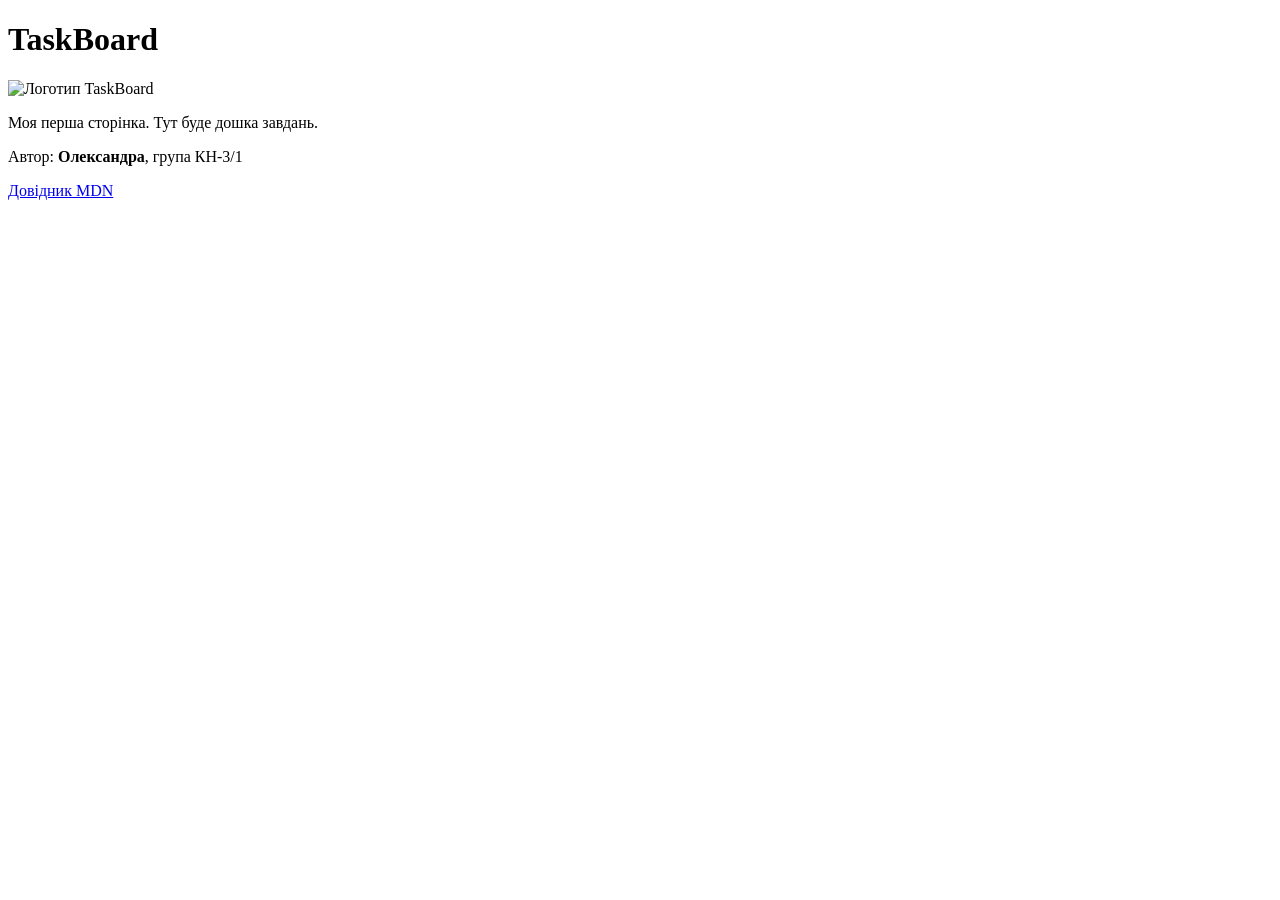
==== index.html @ 55a70345 "Додати головну сторінку" ====
<!DOCTYPE html>
<html lang="uk">
<head>
    <meta charset="UTF-8">
    <title>TaskBoard</title>
</head>
<body>

    <h1>TaskBoard</h1>
    
    <img src="images/logo.png" alt="Логотип TaskBoard" width="200">

    <p>Моя перша сторінка. Тут буде дошка завдань.</p>
    
    <p>Автор: <strong>Олександра</strong>, група КН-3/1</p>
    
    <a href="https://mozilla.org">Довідник MDN</a>

</body>
</html>
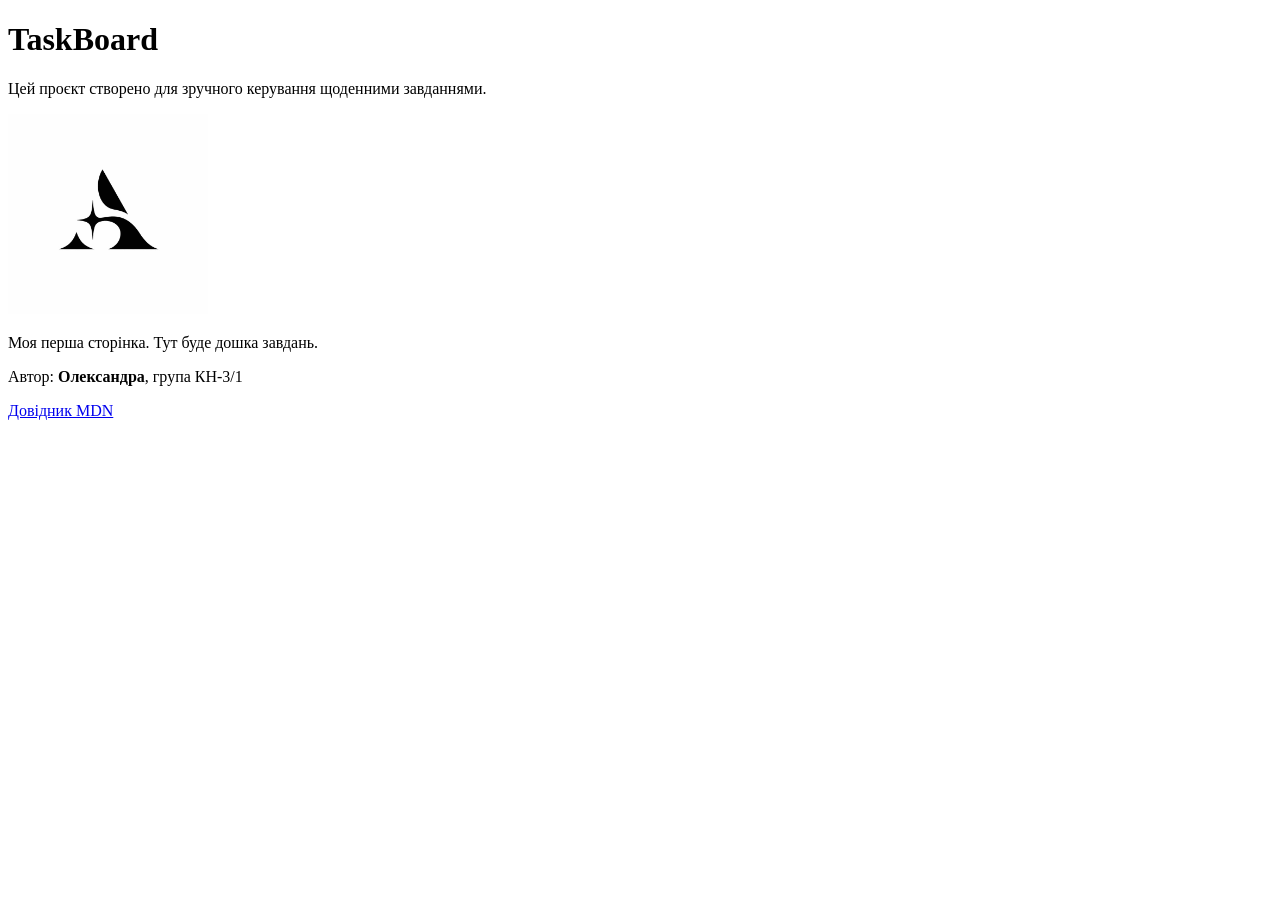
==== commit c4d31a47: "Додати опис проєкту на головну" ====
--- a/index.html
+++ b/index.html
@@ -7,7 +7,8 @@
 <body>
 
     <h1>TaskBoard</h1>
-    
+    <p>Цей проєкт створено для зручного керування щоденними завданнями.</p>
+
     <img src="images/logo.png" alt="Логотип TaskBoard" width="200">
 
     <p>Моя перша сторінка. Тут буде дошка завдань.</p>
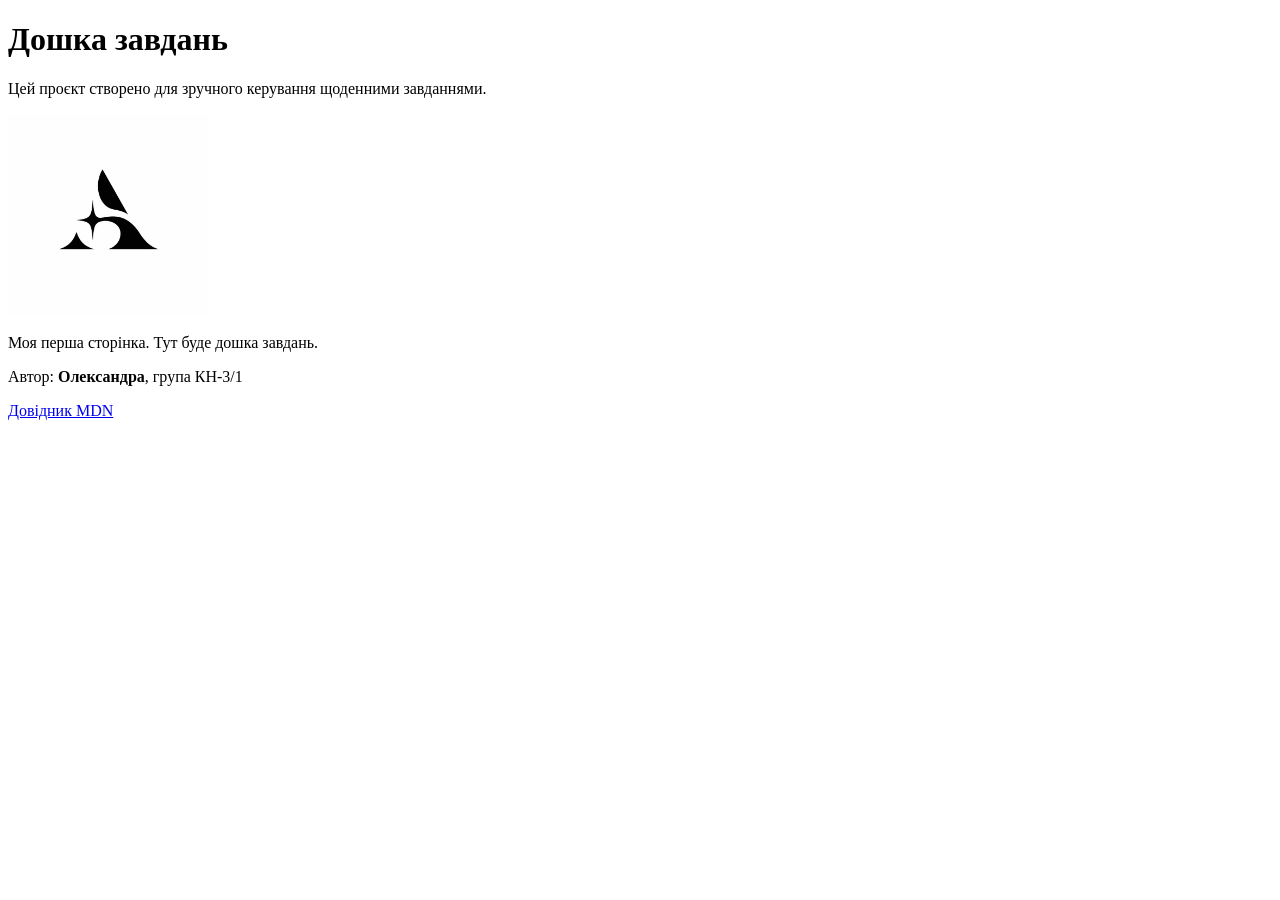
==== commit f7ab949f: "Змінити заголовок на українську" ====
--- a/index.html
+++ b/index.html
@@ -6,7 +6,7 @@
 </head>
 <body>
 
-    <h1>TaskBoard</h1>
+    <h1>Дошка завдань</h1>
     <p>Цей проєкт створено для зручного керування щоденними завданнями.</p>
 
     <img src="images/logo.png" alt="Логотип TaskBoard" width="200">
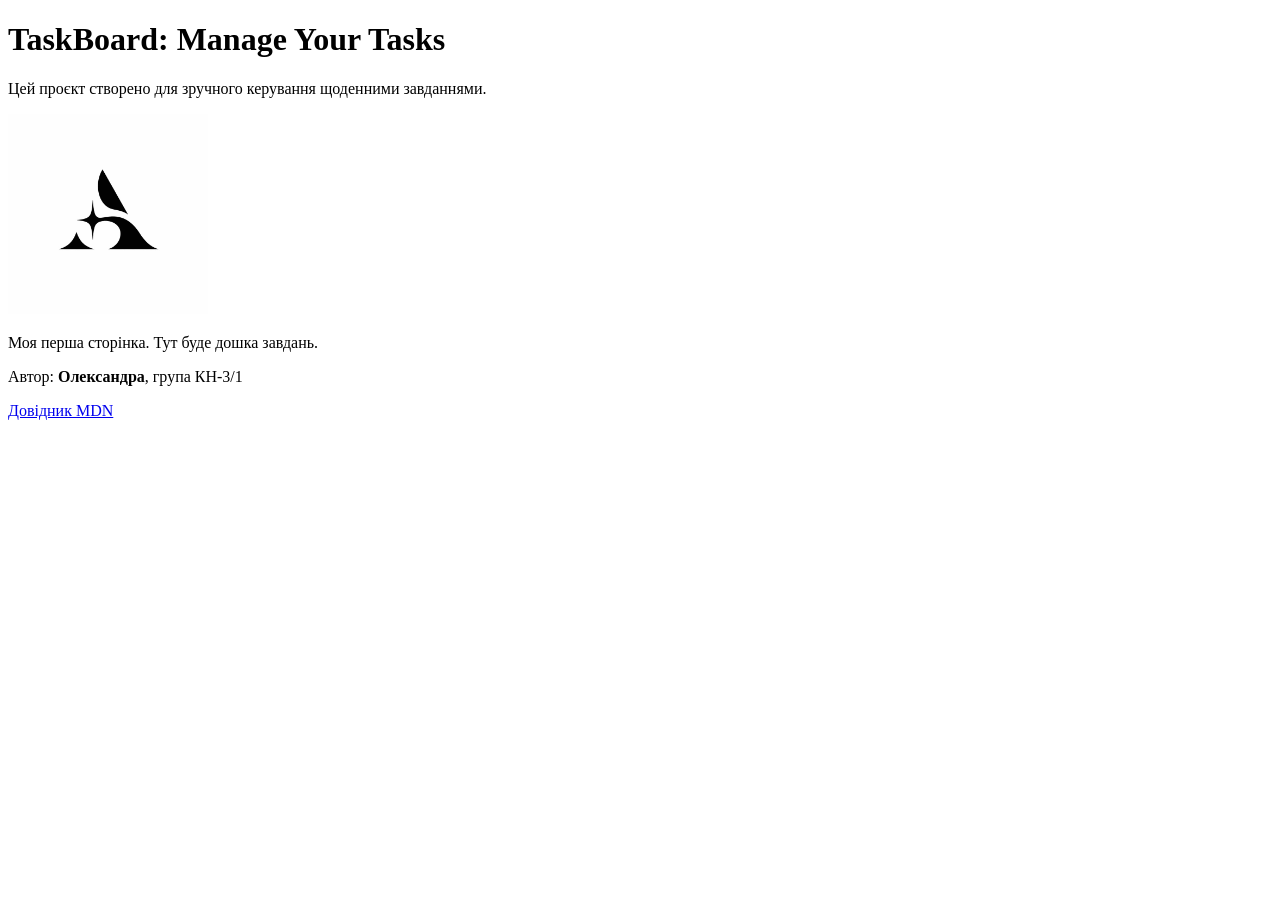
==== commit f6f16eb3: "Expand english title" ====
--- a/index.html
+++ b/index.html
@@ -6,7 +6,8 @@
 </head>
 <body>
 
-    <h1>Дошка завдань</h1>
+    <h1>TaskBoard: Manage Your Tasks</h1>
+
     <p>Цей проєкт створено для зручного керування щоденними завданнями.</p>
 
     <img src="images/logo.png" alt="Логотип TaskBoard" width="200">
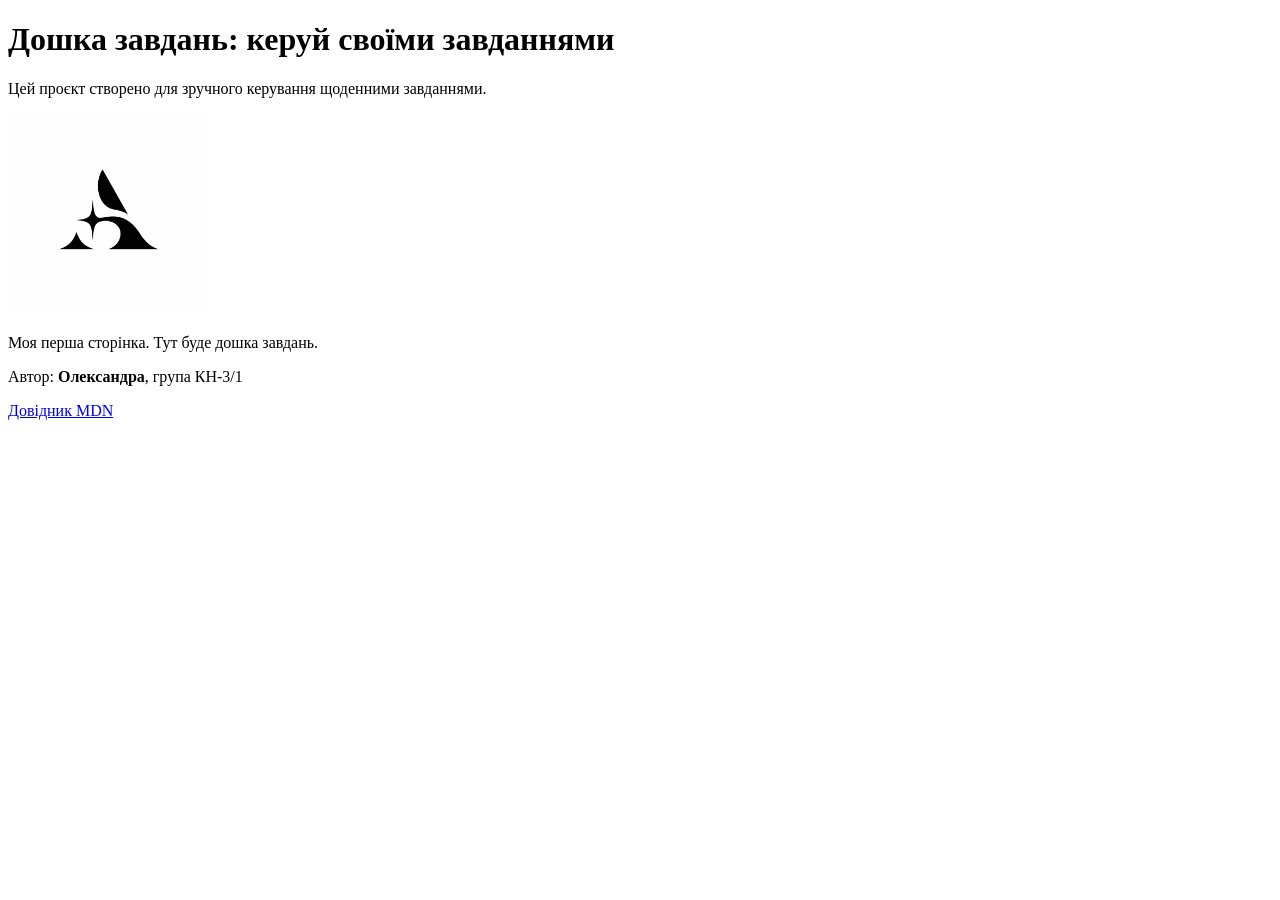
==== commit d6569a11: "Об'єднати варіанти заголовка та розв'язати конфлікт" ====
--- a/index.html
+++ b/index.html
@@ -6,7 +6,7 @@
 </head>
 <body>
 
-    <h1>TaskBoard: Manage Your Tasks</h1>
+<h1>Дошка завдань: керуй своїми завданнями</h1>
 
     <p>Цей проєкт створено для зручного керування щоденними завданнями.</p>
 
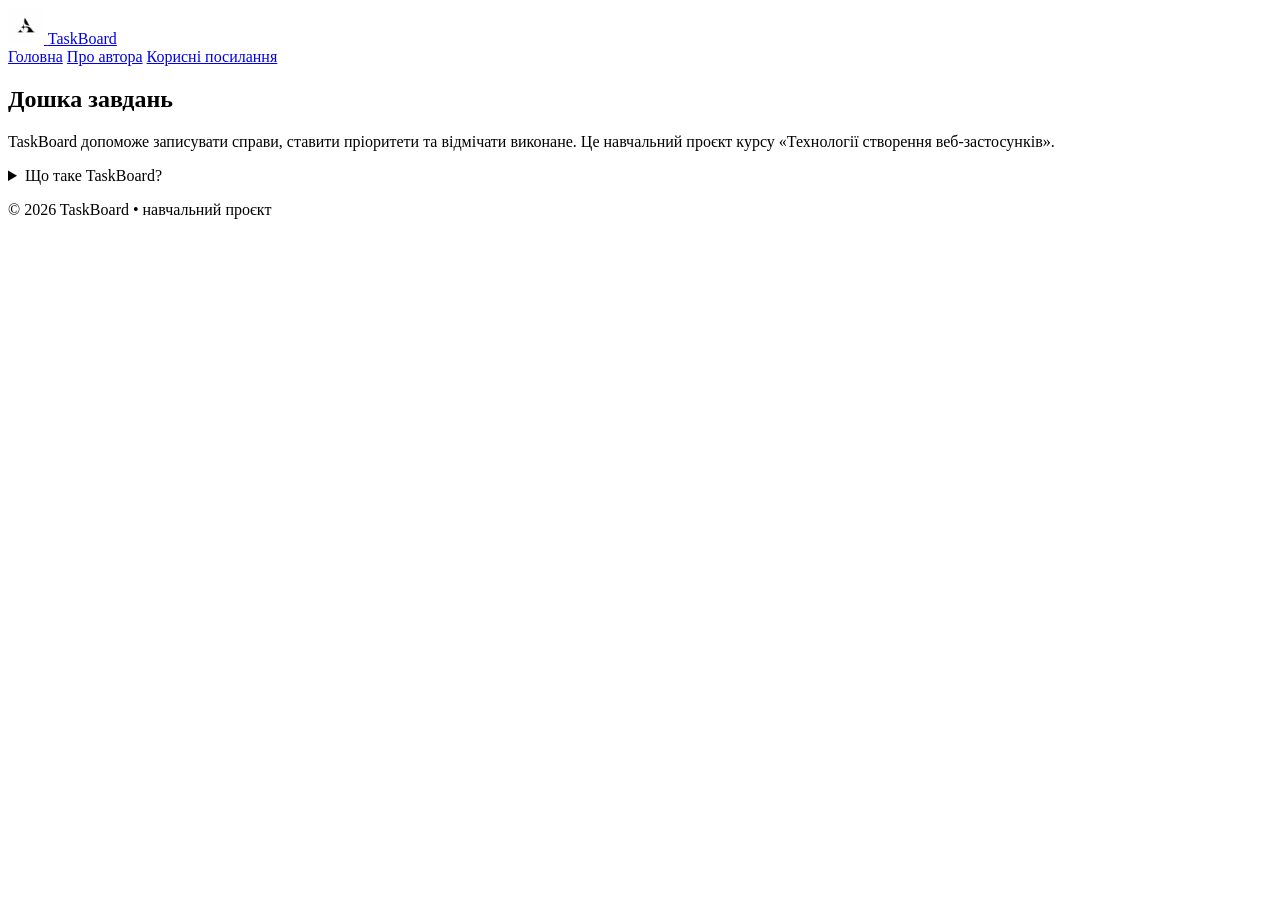
==== commit 35e60354: "Додати семантичну розмітку та сторінку Про автора" ====
--- a/index.html
+++ b/index.html
@@ -2,21 +2,37 @@
 <html lang="uk">
 <head>
     <meta charset="UTF-8">
-    <title>TaskBoard</title>
+    <meta name="viewport" content="width=device-width, initial-scale=1.0">
+    <title>TaskBoard: дошка завдань</title>
 </head>
 <body>
+    <header class="site-header">
+        <a class="brand" href="index.html">
+            <img src="images/logo.png" alt="Логотип TaskBoard" width="36" height="36">
+            <span>TaskBoard</span>
+        </a>
+        <nav class="nav">
+            <a href="index.html">Головна</a>
+            <a href="about.html">Про автора</a>
+            <a href="docs/links.html">Корисні посилання</a>
+        </nav>
+    </header>
 
-<h1>Дошка завдань: керуй своїми завданнями</h1>
+    <main class="container">
+        <section class="intro">
+            <h1>Дошка завдань</h1>
+            <p>TaskBoard допоможе записувати справи, ставити пріоритети та відмічати виконане. Це навчальний проєкт курсу «Технології створення веб-застосунків».</p>
+            
+            <!-- Додаткове завдання: інтерактивний блок -->
+            <details>
+                <summary>Що таке TaskBoard?</summary>
+                <p>TaskBoard — це зручний інструмент для керування щоденними завданнями, планування та візуалізації робочих процесів, який допомагає ефективно відстежувати прогрес.</p>
+            </details>
+        </section>
+    </main>
 
-    <p>Цей проєкт створено для зручного керування щоденними завданнями.</p>
-
-    <img src="images/logo.png" alt="Логотип TaskBoard" width="200">
-
-    <p>Моя перша сторінка. Тут буде дошка завдань.</p>
-    
-    <p>Автор: <strong>Олександра</strong>, група КН-3/1</p>
-    
-    <a href="https://mozilla.org">Довідник MDN</a>
-
+    <footer class="site-footer">
+        <p>&copy; 2026 TaskBoard • навчальний проєкт</p>
+    </footer>
 </body>
 </html>
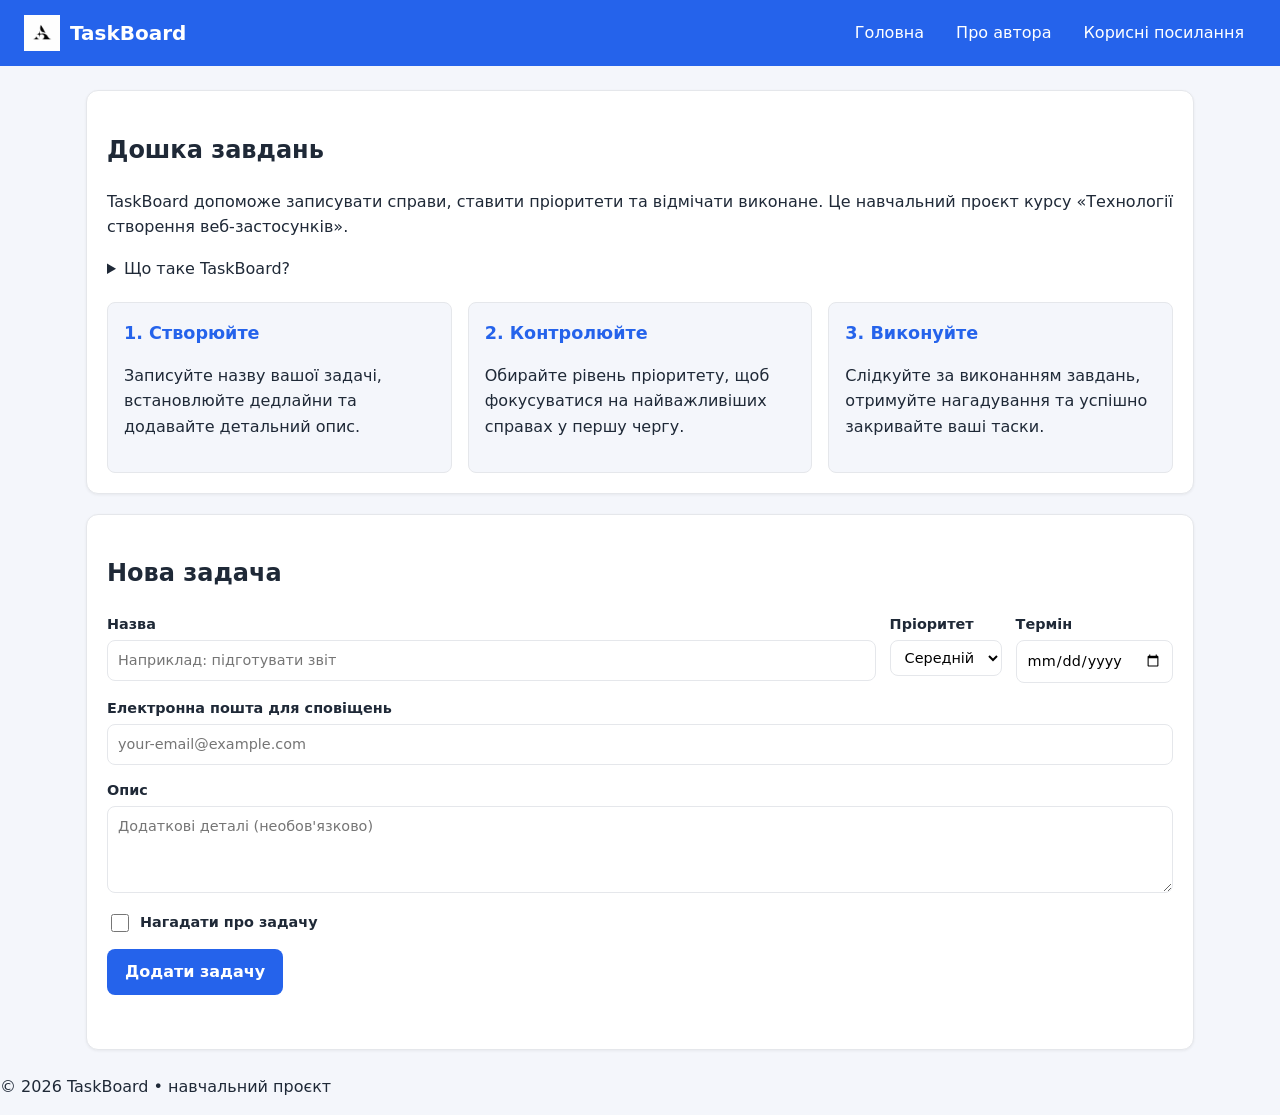
==== commit 6d8432f4: "Виконано ЛР W-10: додано форму, картки та налаштовано Flexbox" ====
--- a/index.html
+++ b/index.html
@@ -4,6 +4,8 @@
     <meta charset="UTF-8">
     <meta name="viewport" content="width=device-width, initial-scale=1.0">
     <title>TaskBoard: дошка завдань</title>
+<link rel="stylesheet" href="style.css">
+
 </head>
 <body>
     <header class="site-header">
@@ -28,7 +30,68 @@
                 <summary>Що таке TaskBoard?</summary>
                 <p>TaskBoard — це зручний інструмент для керування щоденними завданнями, планування та візуалізації робочих процесів, який допомагає ефективно відстежувати прогрес.</p>
             </details>
+            <div class="cards">
+                <div class="card-item">
+                    <h3>1. Створюйте</h3>
+                    <p>Записуйте назву вашої задачі, встановлюйте дедлайни та додавайте детальний опис.</p>
+                </div>
+                <div class="card-item">
+                    <h3>2. Контролюйте</h3>
+                    <p>Обирайте рівень пріоритету, щоб фокусуватися на найважливіших справах у першу чергу.</p>
+                </div>
+                <div class="card-item">
+                    <h3>3. Виконуйте</h3>
+                    <p>Слідкуйте за виконанням завдань, отримуйте нагадування та успішно закривайте ваші таски.</p>
+                </div>
+            </div>
+
         </section>
+        <section class="card">
+            <h2>Нова задача</h2>
+            <form id="task-form" class="task-form">
+                <div class="form-row">
+                    <label class="field grow">
+                        <span>Назва</span>
+                        <input type="text" id="title" name="title" placeholder="Наприклад: підготувати звіт" required maxlength="80">
+                    </label>
+                    
+                    <label class="field">
+                        <span>Пріоритет</span>
+                        <select id="priority" name="priority">
+                            <option value="low">Низький</option>
+                            <option value="medium" selected>Середній</option>
+                            <option value="high">Високий</option>
+                        </select>
+                    </label>
+
+                    <label class="field">
+                        <span>Термін</span>
+                        <input type="date" id="deadline" name="deadline">
+                    </label>
+                </div>
+
+                <div class="form-row">
+                    <label class="field grow">
+                        <span>Електронна пошта для сповіщень</span>
+                        <input type="email" id="email" name="email" placeholder="your-email@example.com">
+                    </label>
+                </div>
+
+                <label class="field">
+                    <span>Опис</span>
+                    <textarea id="description" name="description" rows="3" placeholder="Додаткові деталі (необов'язково)"></textarea>
+                </label>
+
+                <label class="field-checkbox">
+                    <input type="checkbox" id="remember" name="remember" value="yes">
+                    <span>Нагадати про задачу</span>
+                </label>
+
+                <button type="submit" class="btn">Додати задачу</button>
+                <p id="form-message" class="form-message" role="alert"></p>
+            </form>
+        </section>
+
     </main>
 
     <footer class="site-footer">
--- a/style.css
+++ b/style.css
@@ -0,0 +1,232 @@
+:root {
+    --bg: #f4f6fb;
+    --card: #ffffff;
+    --text: #1f2937;
+    --muted: #6b7280;
+    --primary: #2563eb;
+    --primary-dark: #1d4ed8;
+    --border: #e5e7eb;
+    --success: #16a34a;
+    --danger: #dc2626;
+    --warning: #d97706;
+    --radius: 12px;
+}
+
+* {
+    box-sizing: border-box;
+}
+
+body {
+    margin: 0;
+    font-family: system-ui, "Segoe UI", Roboto, Arial, sans-serif;
+    line-height: 1.6;
+    color: var(--text);
+    background: var(--bg);
+}
+
+.container {
+    max-width: 900px;
+    margin: 24px auto;
+    padding: 0 16px;
+}
+
+.card,
+.intro {
+    background: var(--card);
+    border: 1px solid var(--border);
+    border-radius: var(--radius);
+    padding: 20px;
+    margin-bottom: 20px;
+    box-shadow: 0 1px 3px rgba(0, 0, 0, 0.06);
+}
+
+/* Шапка та меню */
+.site-header {
+    background: var(--primary);
+    color: #fff;
+    padding: 14px 24px;
+    display: flex;
+    flex-wrap: wrap;
+    align-items: center;
+    justify-content: space-between;
+    gap: 12px;
+}
+
+.brand {
+    color: #fff;
+    font-weight: 700;
+    font-size: 1.25rem;
+    text-decoration: none;
+    display: flex;
+    align-items: center;
+    gap: 10px;
+}
+
+.nav {
+    display: flex;
+    gap: 8px;
+}
+
+.nav a {
+    color: #fff;
+    text-decoration: none;
+    padding: 6px 12px;
+    border-radius: 8px;
+}
+
+.nav a:hover {
+    background: rgba(255, 255, 255, 0.2);
+}
+
+/* Профіль (about.html) */
+.profile {
+    display: flex;
+    gap: 24px;
+    align-items: flex-start;
+}
+
+.profile figure { 
+    flex: 0 0 160px; 
+}
+
+.profile-text { 
+    flex: 1; 
+}
+
+/* Форма та її поля */
+.task-form {
+    display: flex;
+    flex-direction: column;
+    gap: 14px;
+}
+
+.form-row {
+    display: flex;
+    flex-wrap: wrap;
+    gap: 14px;
+}
+
+.field {
+    display: flex;
+    flex-direction: column;
+    gap: 4px;
+    font-weight: 600;
+    font-size: 0.9rem;
+}
+
+.field.grow { 
+    flex: 1 1 260px; 
+}
+
+/* Стилізація чекбоксу */
+.field-checkbox {
+    display: flex;
+    align-items: center;
+    gap: 8px;
+    font-weight: 600;
+    font-size: 0.9rem;
+    cursor: pointer;
+    margin-top: 4px;
+}
+
+.field-checkbox input {
+    width: 18px;
+    height: 18px;
+    cursor: pointer;
+}
+
+input[type="text"],
+input[type="date"],
+input[type="email"],
+select,
+textarea {
+    font: inherit;
+    font-weight: 400;
+    padding: 8px 10px;
+    border: 1px solid var(--border);
+    border-radius: 8px;
+    background: #fff;
+}
+
+input:focus,
+select:focus,
+textarea:focus {
+    outline: 2px solid var(--primary);
+    outline-offset: 1px;
+}
+
+.btn {
+    align-self: flex-start;
+    font: inherit;
+    font-weight: 600;
+    color: #fff;
+    background: var(--primary);
+    border: 0;
+    border-radius: 8px;
+    padding: 10px 18px;
+    cursor: pointer;
+}
+
+.btn:hover { 
+    background: var(--primary-dark); 
+}
+
+.form-message {
+    margin: 0;
+    min-height: 1.4em;
+    color: var(--danger);
+    font-size: 0.9rem;
+}
+
+/* Додаткове завдання: Сітка карток */
+.cards {
+    display: flex;
+    flex-wrap: wrap;
+    gap: 16px;
+    margin-top: 20px;
+}
+
+.card-item {
+    flex: 1 1 220px;
+    background: var(--bg);
+    padding: 16px;
+    border-radius: 8px;
+    border: 1px solid var(--border);
+}
+
+.card-item h3 {
+    margin-top: 0;
+    margin-bottom: 8px;
+    font-size: 1.1rem;
+    color: var(--primary);
+}
+
+/* Адаптивність (Мобільні стилі) */
+@media (max-width: 600px) {
+    .site-header { 
+        flex-direction: column; 
+        align-items: flex-start; 
+    }
+    .profile { 
+        flex-direction: column; 
+    }
+    .form-row { 
+        flex-direction: column; 
+    }
+    .field.grow { 
+        flex: 0 0 auto; 
+    }
+    .btn { 
+        align-self: stretch; 
+    }
+    h1 { 
+        font-size: 1.6rem; 
+    }
+}
+
+/* Адаптивність для великих екранів */
+@media (min-width: 1000px) {
+    .container {
+        max-width: 1140px;
+    }
+}
